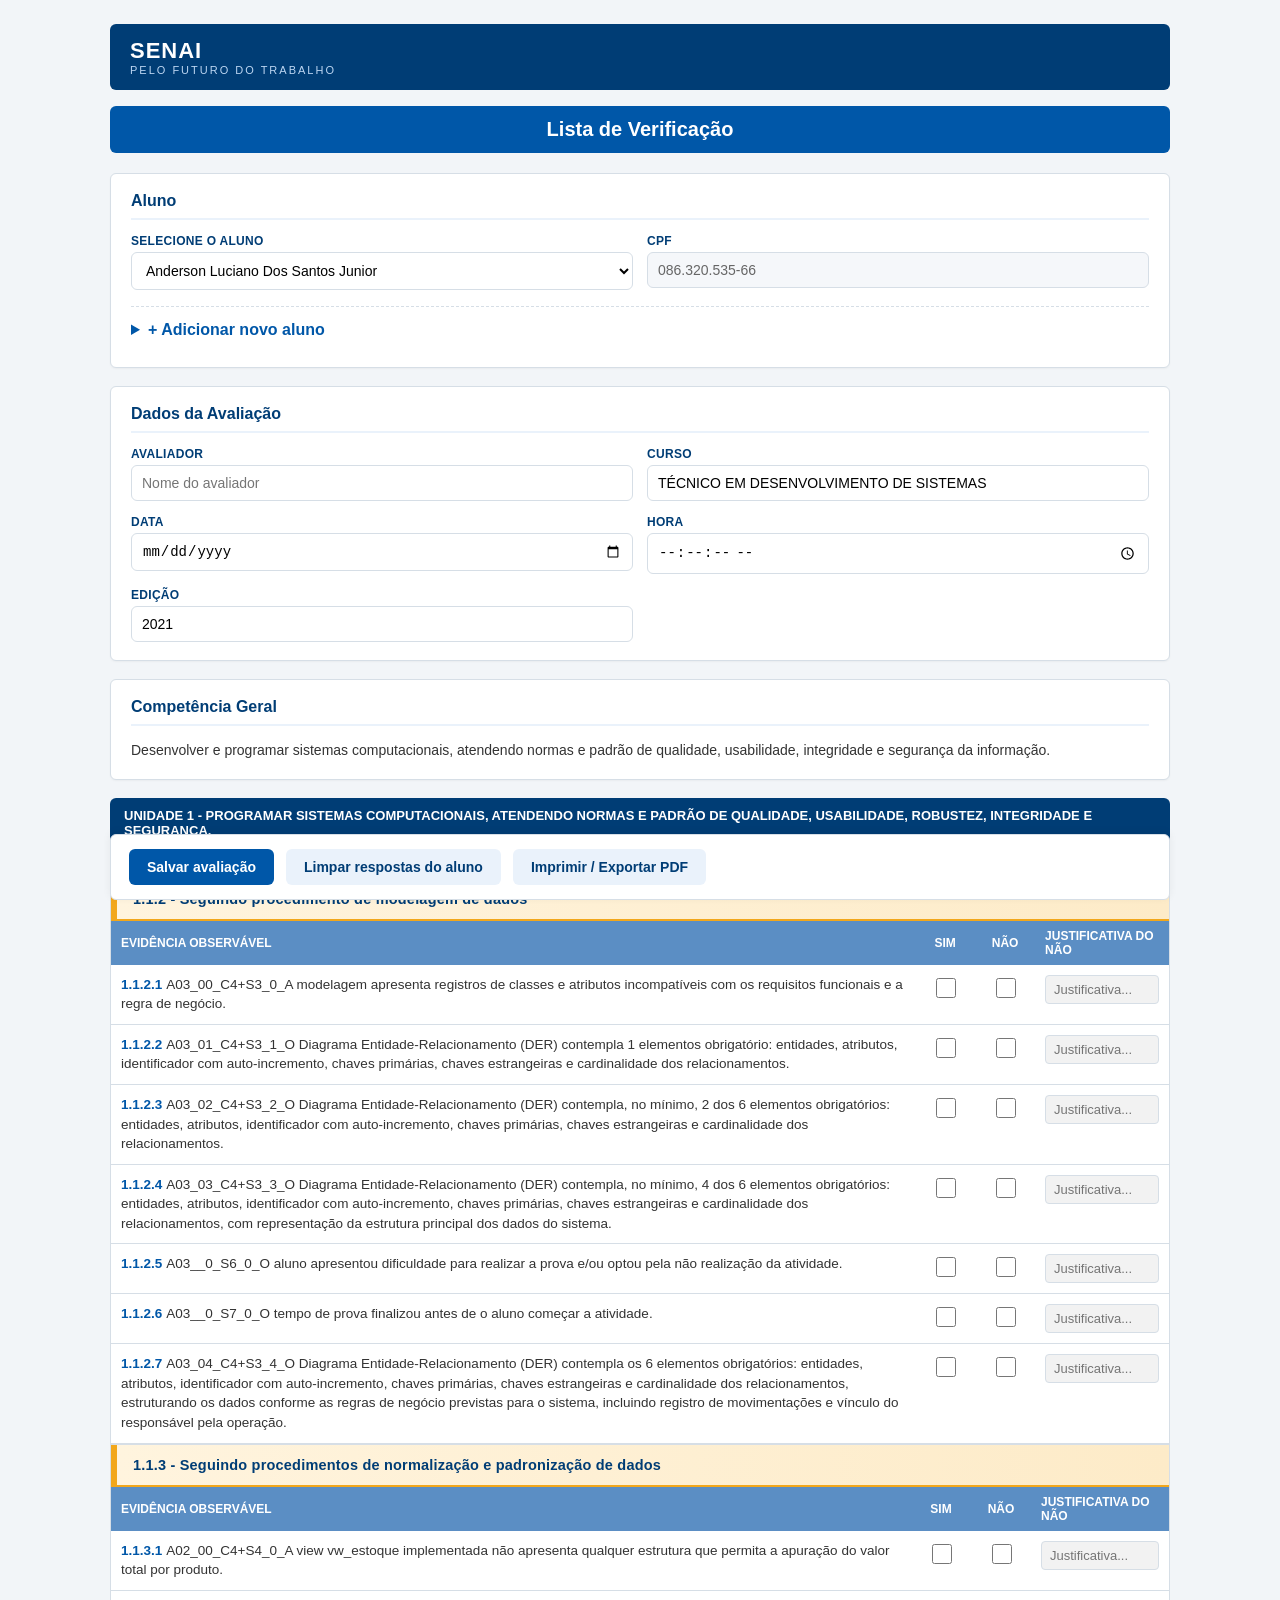
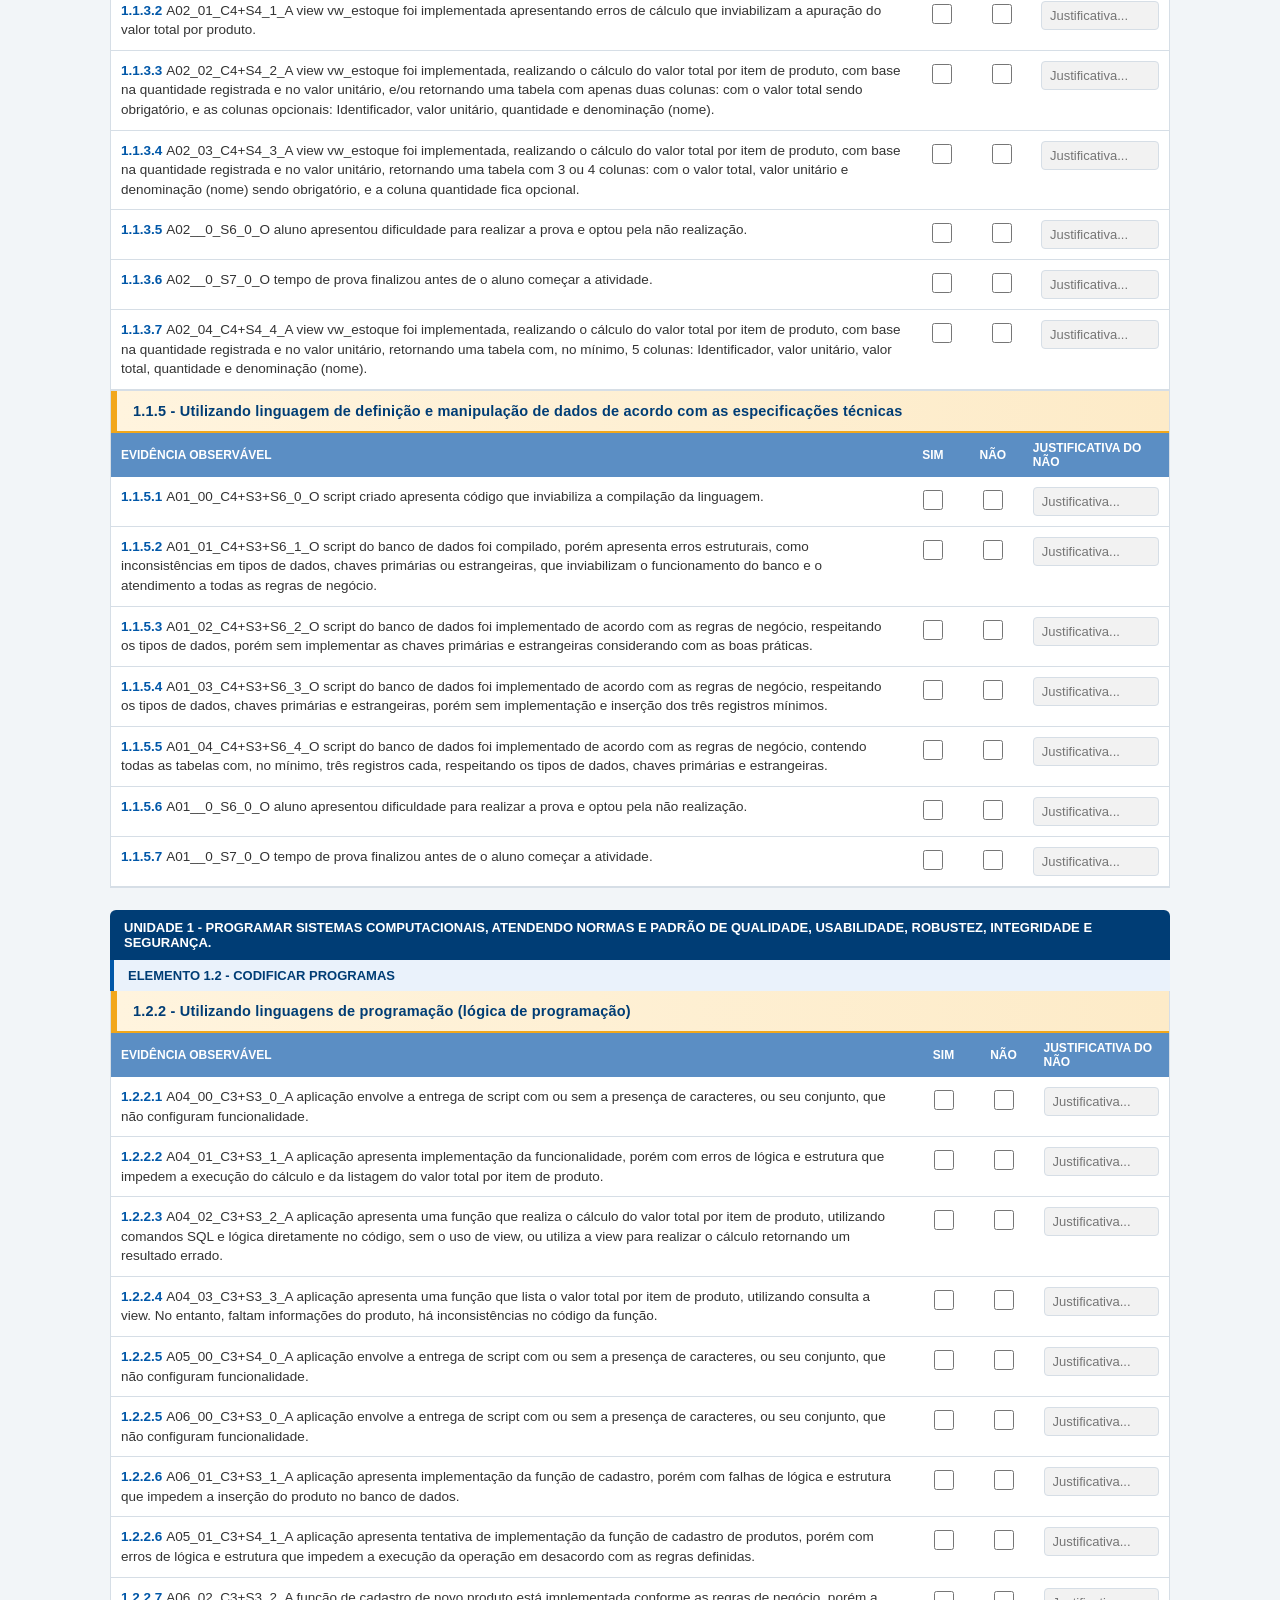
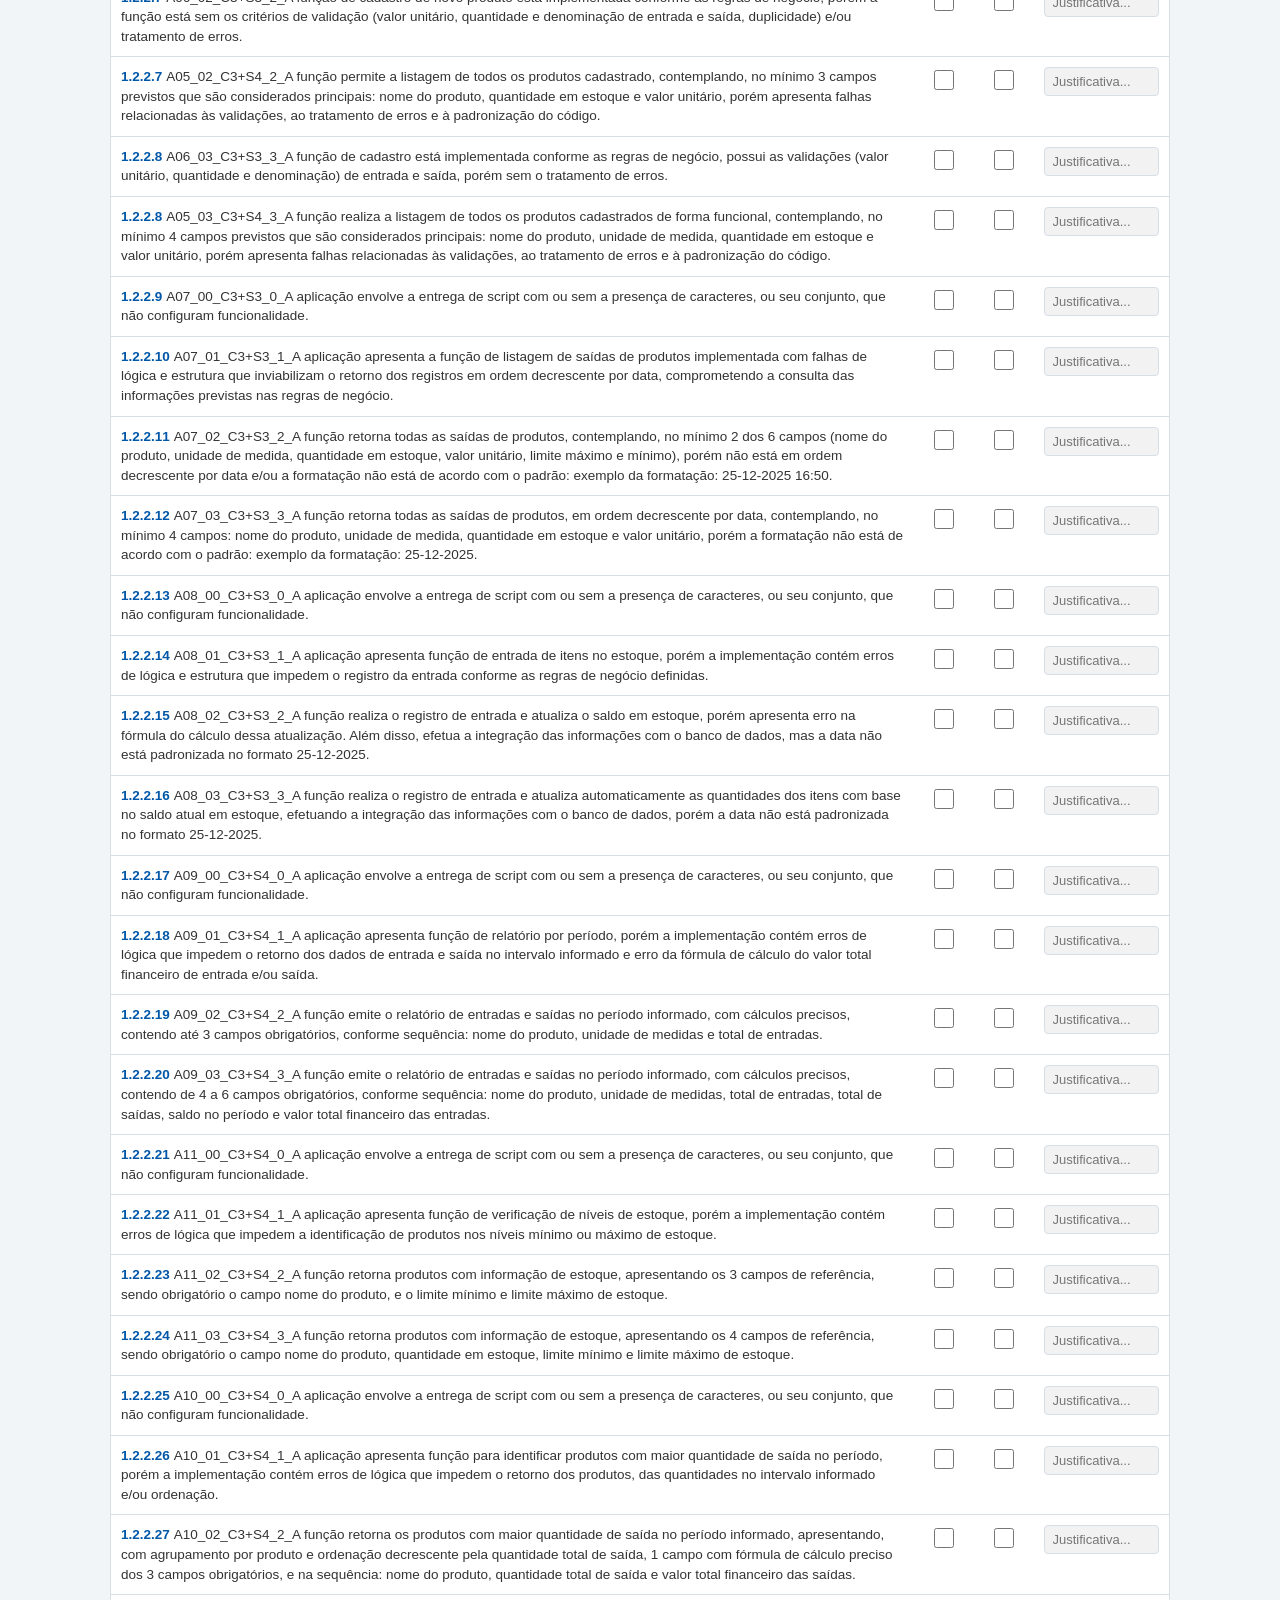
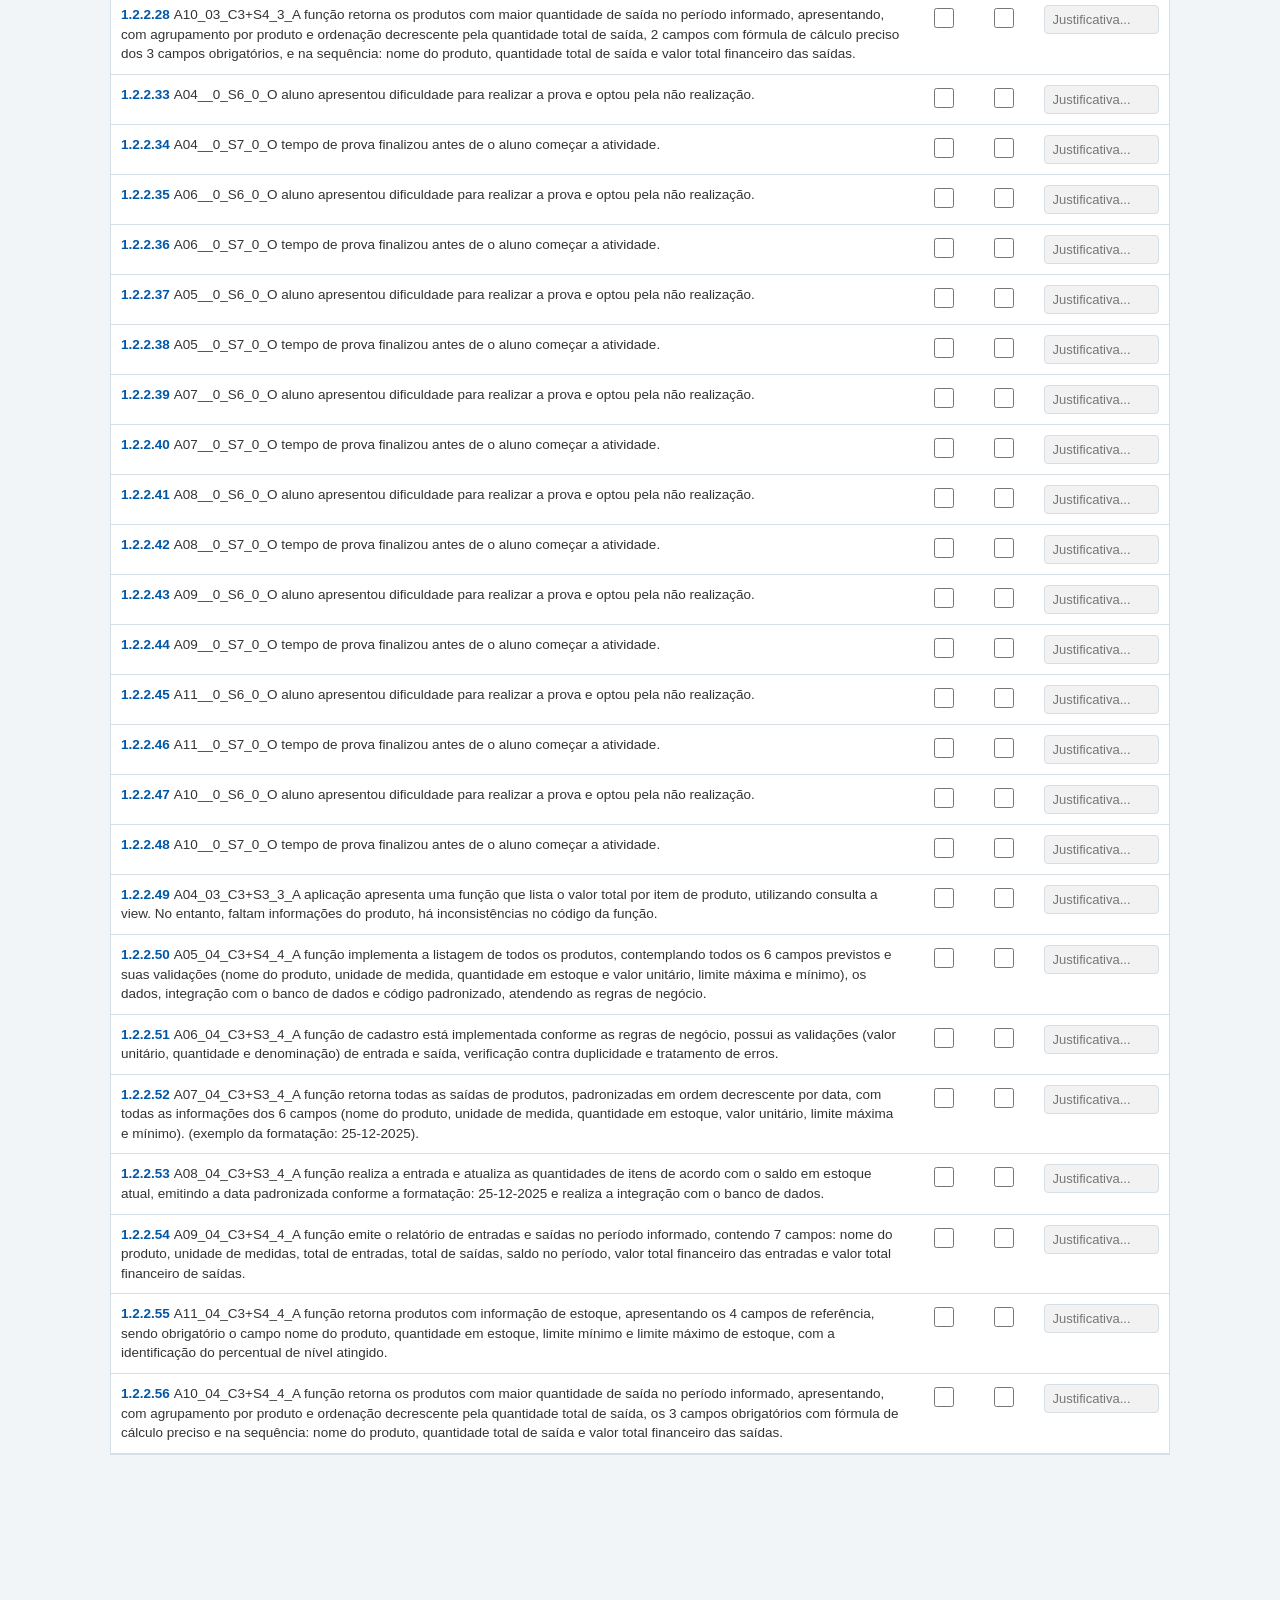
==== formulario-saep/saep01/index.html @ 7190fb9d "Adiciona formularios web SAEP01 e SAEP02 com navegacao em guias Formularios de lista de verificacao " ====
<!DOCTYPE html>
<html lang="pt-BR">
<head>
<meta charset="UTF-8">
<meta name="viewport" content="width=device-width, initial-scale=1.0">
<title>Lista de Verificação - SAEP01</title>
<link rel="stylesheet" href="style.css">
</head>
<body>

<div class="page">

  <header class="topbar">
    <div class="logo">SENAI<span>PELO FUTURO DO TRABALHO</span></div>
  </header>

  <h1 class="titulo-principal">Lista de Verificação</h1>

  <section class="card">
    <h2>Aluno</h2>
    <div class="grid-2">
      <div class="campo">
        <label for="alunoSelect">Selecione o aluno</label>
        <select id="alunoSelect"></select>
      </div>
      <div class="campo">
        <label for="alunoCpf">CPF</label>
        <input type="text" id="alunoCpf" readonly placeholder="Selecione um aluno...">
      </div>
    </div>

    <details class="novo-aluno">
      <summary>+ Adicionar novo aluno</summary>
      <div class="grid-2">
        <div class="campo">
          <label for="novoAlunoNome">Nome do aluno</label>
          <input type="text" id="novoAlunoNome" placeholder="Ex: Maria da Silva">
        </div>
        <div class="campo">
          <label for="novoAlunoCpf">CPF</label>
          <input type="text" id="novoAlunoCpf" placeholder="000.000.000-00">
        </div>
      </div>
      <div class="acoes-inline">
        <button type="button" id="btnAddAluno" class="btn btn-secundario">Adicionar à lista</button>
        <button type="button" id="btnRemoveAluno" class="btn btn-perigo">Remover aluno selecionado</button>
      </div>
    </details>
  </section>

  <section class="card">
    <h2>Dados da Avaliação</h2>
    <div class="grid-2">
      <div class="campo">
        <label for="avaliador">Avaliador</label>
        <input type="text" id="avaliador" placeholder="Nome do avaliador">
      </div>
      <div class="campo">
        <label for="curso">Curso</label>
        <input type="text" id="curso" value="TÉCNICO EM DESENVOLVIMENTO DE SISTEMAS">
      </div>
      <div class="campo">
        <label for="dataAvaliacao">Data</label>
        <input type="date" id="dataAvaliacao">
      </div>
      <div class="campo">
        <label for="horaAvaliacao">Hora</label>
        <input type="time" id="horaAvaliacao" step="1">
      </div>
      <div class="campo">
        <label for="edicao">Edição</label>
        <input type="text" id="edicao" value="2021">
      </div>
    </div>
  </section>

  <section class="card">
    <h2>Competência Geral</h2>
    <p class="competencia-texto">
      Desenvolver e programar sistemas computacionais, atendendo normas e padrão de qualidade,
      usabilidade, integridade e segurança da informação.
    </p>
  </section>

  <div id="checklistContainer"></div>

  <div class="barra-acoes">
    <button type="button" id="btnSalvar" class="btn btn-primario">Salvar avaliação</button>
    <button type="button" id="btnLimpar" class="btn btn-secundario">Limpar respostas do aluno</button>
    <button type="button" id="btnImprimir" class="btn btn-secundario">Imprimir / Exportar PDF</button>
    <span id="statusSalvo" class="status-salvo"></span>
  </div>

</div>

<script src="script.js"></script>
</body>
</html>
---- formulario-saep/saep01/style.css ----
:root {
  --azul-senai: #0057a8;
  --azul-escuro: #003d75;
  --azul-claro: #eaf2fb;
  --azul-tabela: #5b8ec4;
  --acento: #f2a71b;
  --cinza-borda: #d6dee6;
  --cinza-texto: #333;
  --verde-sim: #1e8e3e;
  --vermelho-nao: #c62828;
  --radius: 6px;
}

* { box-sizing: border-box; }

body {
  margin: 0;
  font-family: "Segoe UI", Arial, Helvetica, sans-serif;
  background: #f2f5f8;
  color: var(--cinza-texto);
}

.page {
  max-width: 1100px;
  margin: 0 auto;
  padding: 24px 20px 60px;
}

.topbar {
  background: var(--azul-escuro);
  color: #fff;
  padding: 14px 20px;
  border-radius: var(--radius);
  margin-bottom: 16px;
}

.logo {
  font-size: 22px;
  font-weight: 700;
  letter-spacing: 1px;
}

.logo span {
  display: block;
  font-size: 11px;
  font-weight: 400;
  letter-spacing: 2px;
  color: #bcd6f2;
}

.titulo-principal {
  text-align: center;
  background: var(--azul-senai);
  color: #fff;
  padding: 12px;
  border-radius: var(--radius);
  margin: 0 0 20px;
  font-size: 20px;
}

.card {
  background: #fff;
  border: 1px solid var(--cinza-borda);
  border-radius: var(--radius);
  padding: 18px 20px;
  margin-bottom: 18px;
  box-shadow: 0 1px 2px rgba(0,0,0,0.04);
}

.card h2 {
  margin: 0 0 14px;
  font-size: 16px;
  color: var(--azul-escuro);
  border-bottom: 2px solid var(--azul-claro);
  padding-bottom: 8px;
}

.grid-2 {
  display: grid;
  grid-template-columns: repeat(2, 1fr);
  gap: 14px;
}

.campo {
  display: flex;
  flex-direction: column;
  gap: 4px;
}

.campo label {
  font-size: 12px;
  font-weight: 600;
  color: var(--azul-escuro);
  text-transform: uppercase;
  letter-spacing: 0.3px;
}

.campo input,
.campo select {
  padding: 9px 10px;
  border: 1px solid var(--cinza-borda);
  border-radius: var(--radius);
  font-size: 14px;
  background: #fff;
}

.campo input:read-only {
  background: #f5f7fa;
  color: #666;
}

.novo-aluno {
  margin-top: 16px;
  border-top: 1px dashed var(--cinza-borda);
  padding-top: 14px;
}

.novo-aluno summary {
  cursor: pointer;
  font-weight: 600;
  color: var(--azul-senai);
  margin-bottom: 10px;
}

.acoes-inline {
  display: flex;
  gap: 10px;
  margin-top: 10px;
  flex-wrap: wrap;
}

.competencia-texto {
  margin: 0;
  line-height: 1.5;
  font-size: 14px;
}

.unidade-bloco {
  margin-bottom: 22px;
}

.unidade-titulo {
  background: var(--azul-escuro);
  color: #fff;
  padding: 10px 14px;
  border-radius: var(--radius) var(--radius) 0 0;
  font-size: 13px;
  font-weight: 700;
}

.elemento-titulo {
  background: var(--azul-claro);
  color: var(--azul-escuro);
  padding: 8px 14px;
  font-size: 13px;
  font-weight: 700;
  border-left: 4px solid var(--azul-senai);
}

.grupo {
  border: 1px solid var(--cinza-borda);
  border-top: none;
  background: #fff;
}

.grupo-header {
  background: linear-gradient(90deg, #fff4de 0%, #fdebc8 100%);
  padding: 12px 16px;
  font-weight: 800;
  font-size: 14.5px;
  letter-spacing: 0.2px;
  color: var(--azul-escuro);
  border-bottom: 2px solid var(--acento);
  border-left: 6px solid var(--acento);
}

table.itens {
  width: 100%;
  border-collapse: collapse;
}

table.itens thead th {
  background: var(--azul-tabela);
  color: #fff;
  font-size: 12px;
  text-transform: uppercase;
  padding: 8px 10px;
  text-align: left;
}

table.itens th.col-escala,
table.itens td.col-escala {
  text-align: center;
  width: 60px;
}

table.itens td {
  padding: 10px;
  border-bottom: 1px solid var(--cinza-borda);
  font-size: 13.5px;
  vertical-align: top;
}

table.itens td.col-evidencia {
  line-height: 1.45;
}

.codigo-item {
  font-weight: 700;
  color: var(--azul-senai);
  margin-right: 4px;
}

.checkbox-wrap {
  display: flex;
  align-items: center;
  justify-content: center;
}

.checkbox-wrap input[type="checkbox"] {
  width: 20px;
  height: 20px;
  cursor: pointer;
  accent-color: var(--azul-senai);
}

td.col-escala.marcado-sim {
  background: #e9f7ee;
}

td.col-escala.marcado-nao {
  background: #fdecea;
}

.justificativa-input {
  width: 100%;
  border: 1px solid var(--cinza-borda);
  border-radius: 4px;
  padding: 6px 8px;
  font-size: 13px;
  font-family: inherit;
}

.justificativa-input:disabled {
  background: #f2f2f2;
  color: #999;
}

.barra-acoes {
  position: sticky;
  bottom: 0;
  background: #fff;
  border: 1px solid var(--cinza-borda);
  border-radius: var(--radius);
  padding: 14px 18px;
  display: flex;
  gap: 12px;
  align-items: center;
  box-shadow: 0 -2px 8px rgba(0,0,0,0.06);
}

.btn {
  padding: 10px 18px;
  border-radius: var(--radius);
  border: none;
  font-size: 14px;
  font-weight: 600;
  cursor: pointer;
  transition: opacity 0.15s;
}

.btn:hover { opacity: 0.88; }

.btn-primario {
  background: var(--azul-senai);
  color: #fff;
}

.btn-secundario {
  background: var(--azul-claro);
  color: var(--azul-escuro);
}

.btn-perigo {
  background: #fdecea;
  color: var(--vermelho-nao);
}

.status-salvo {
  margin-left: auto;
  font-size: 13px;
  color: var(--verde-sim);
  font-weight: 600;
}

@media (max-width: 700px) {
  .grid-2 { grid-template-columns: 1fr; }
  .barra-acoes { flex-wrap: wrap; }
  .status-salvo { margin-left: 0; width: 100%; }
}

@media print {
  body { background: #fff; }
  .barra-acoes, .novo-aluno { display: none !important; }
  .card, .grupo { box-shadow: none; }
  .page { max-width: 100%; padding: 0; }
  .unidade-bloco { page-break-inside: avoid; }
}
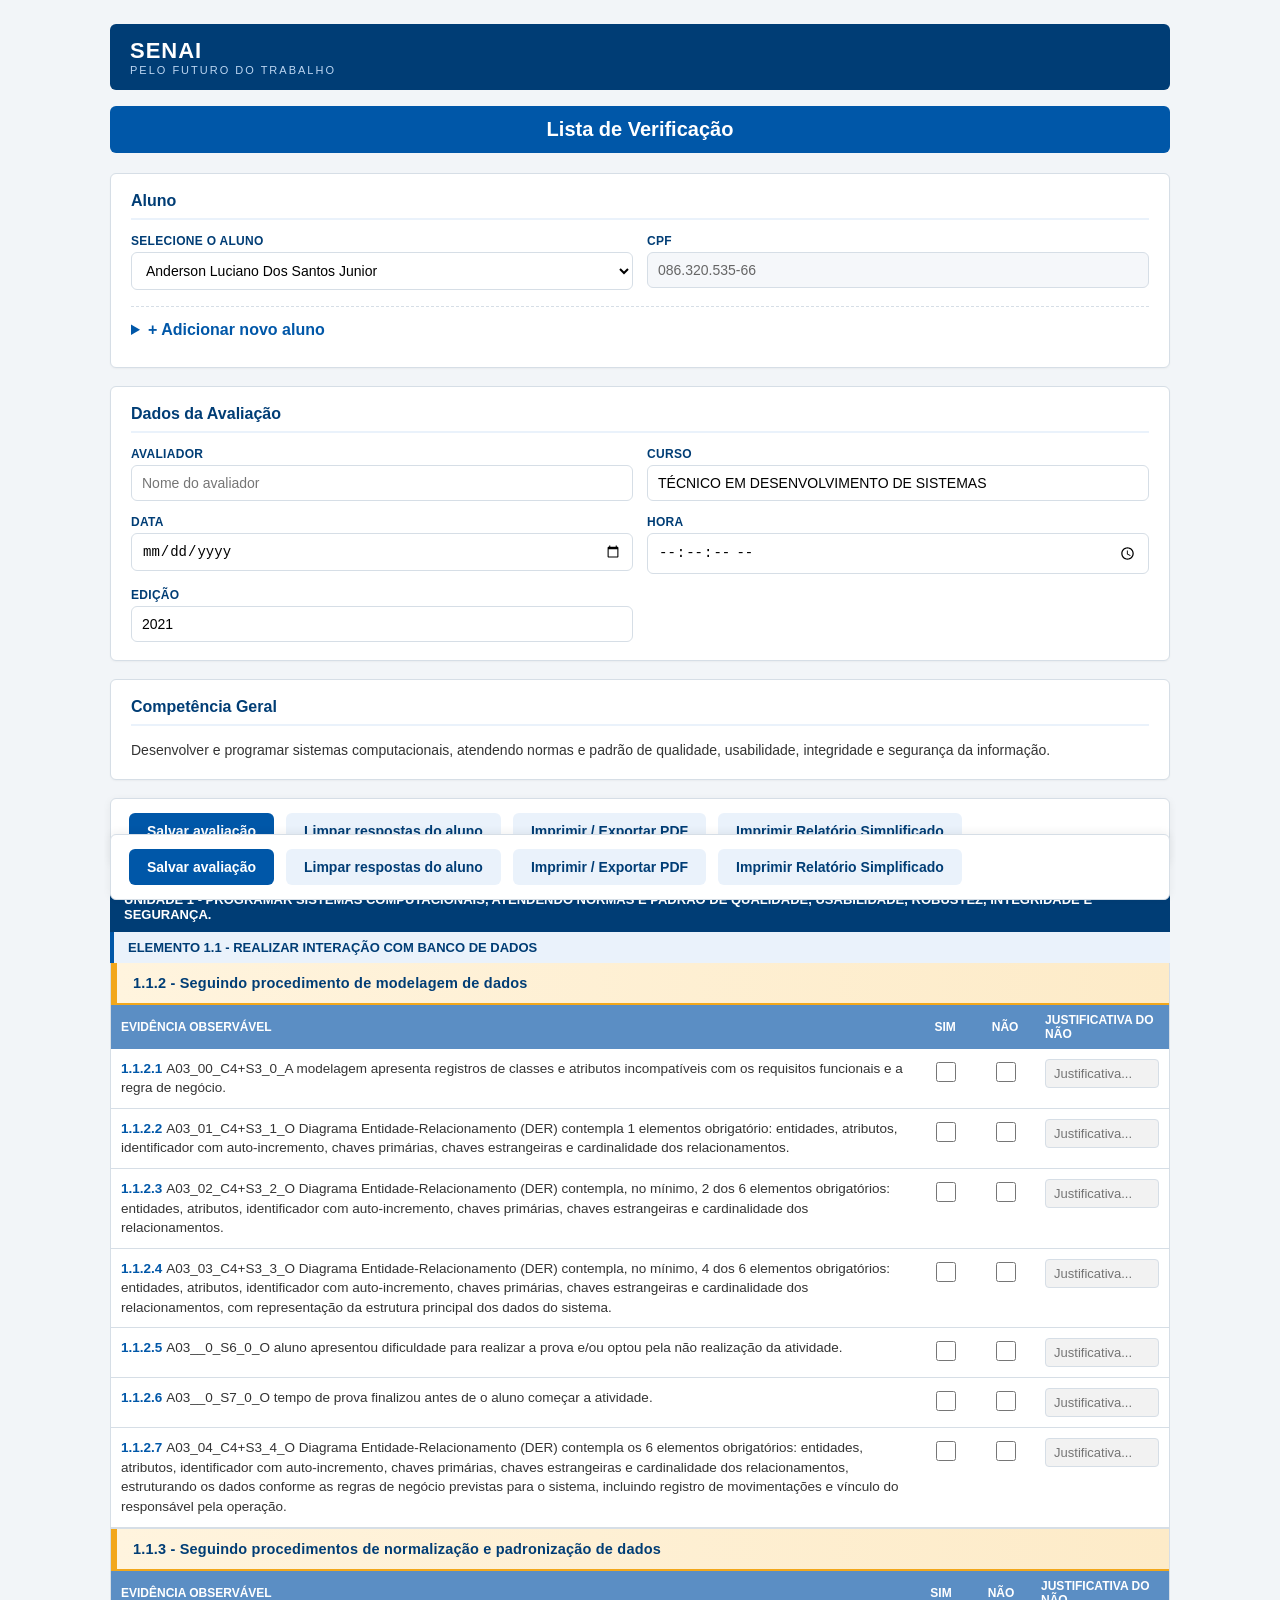
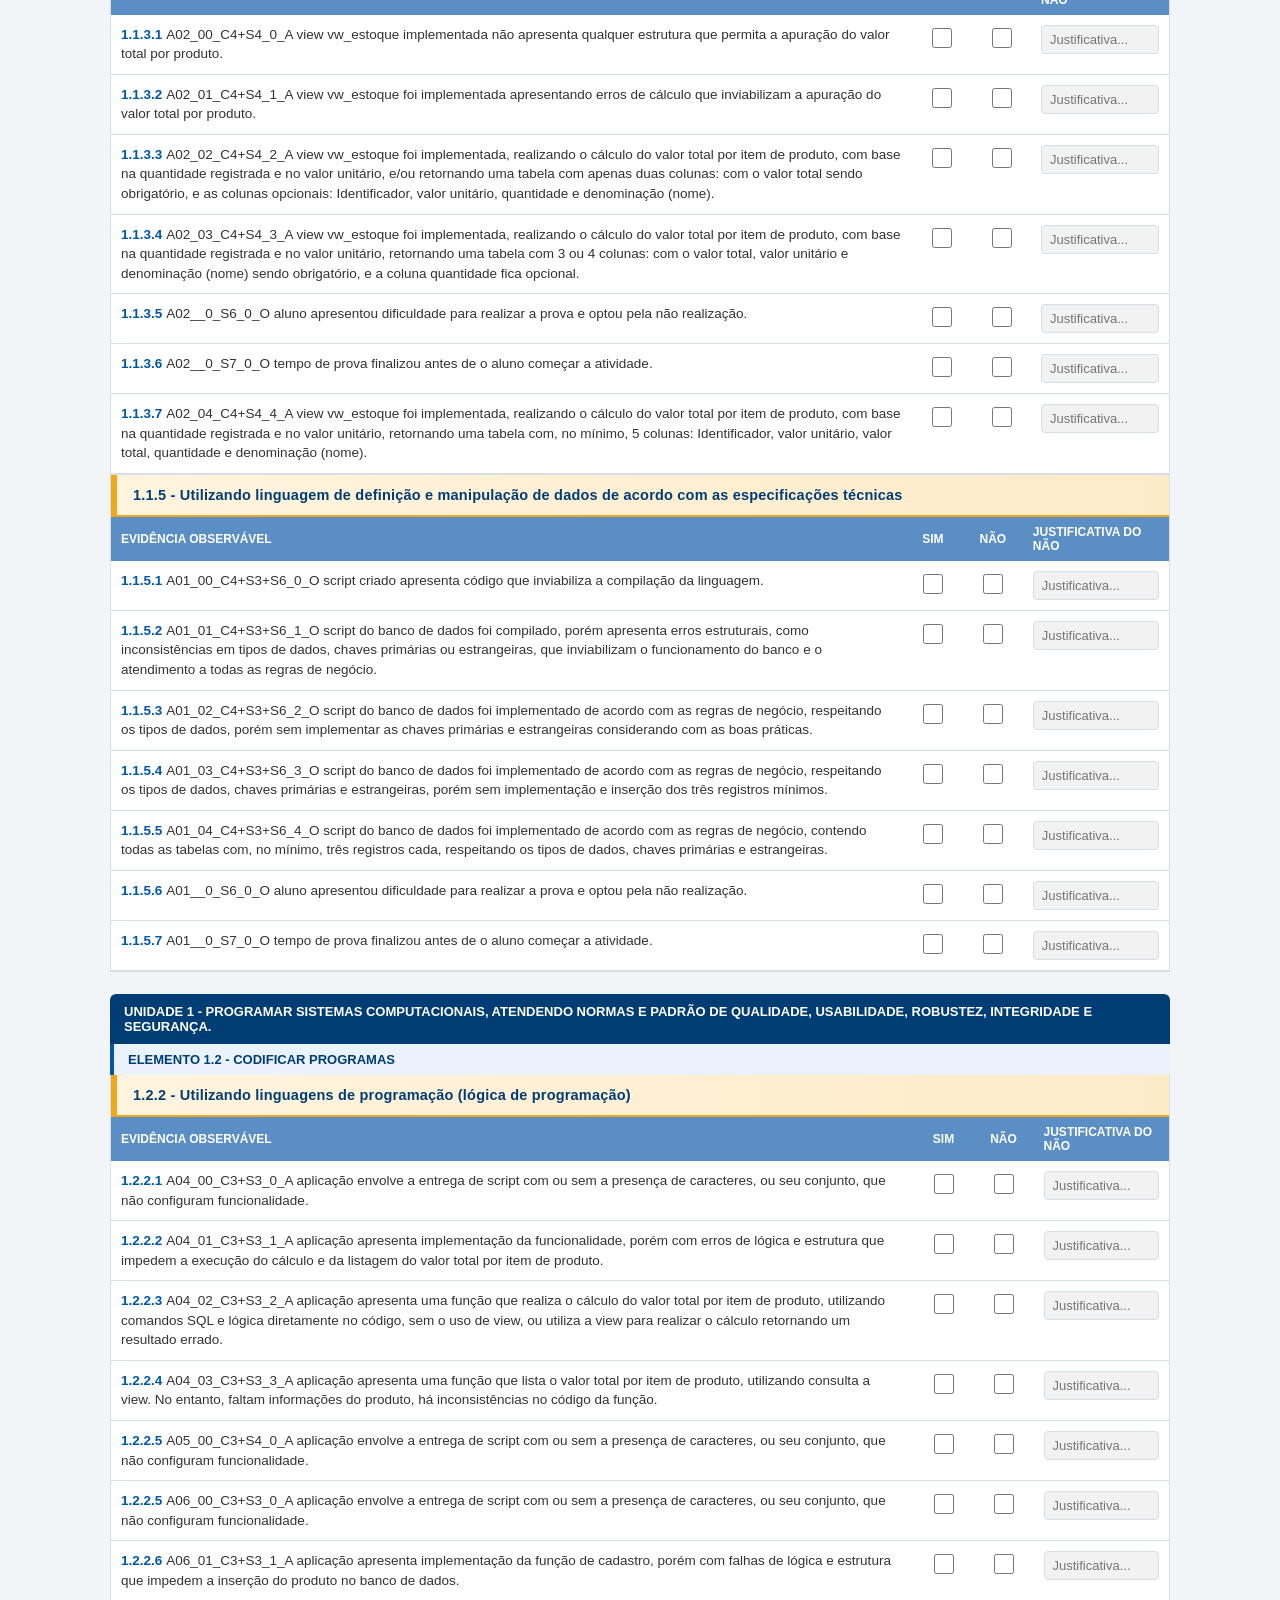
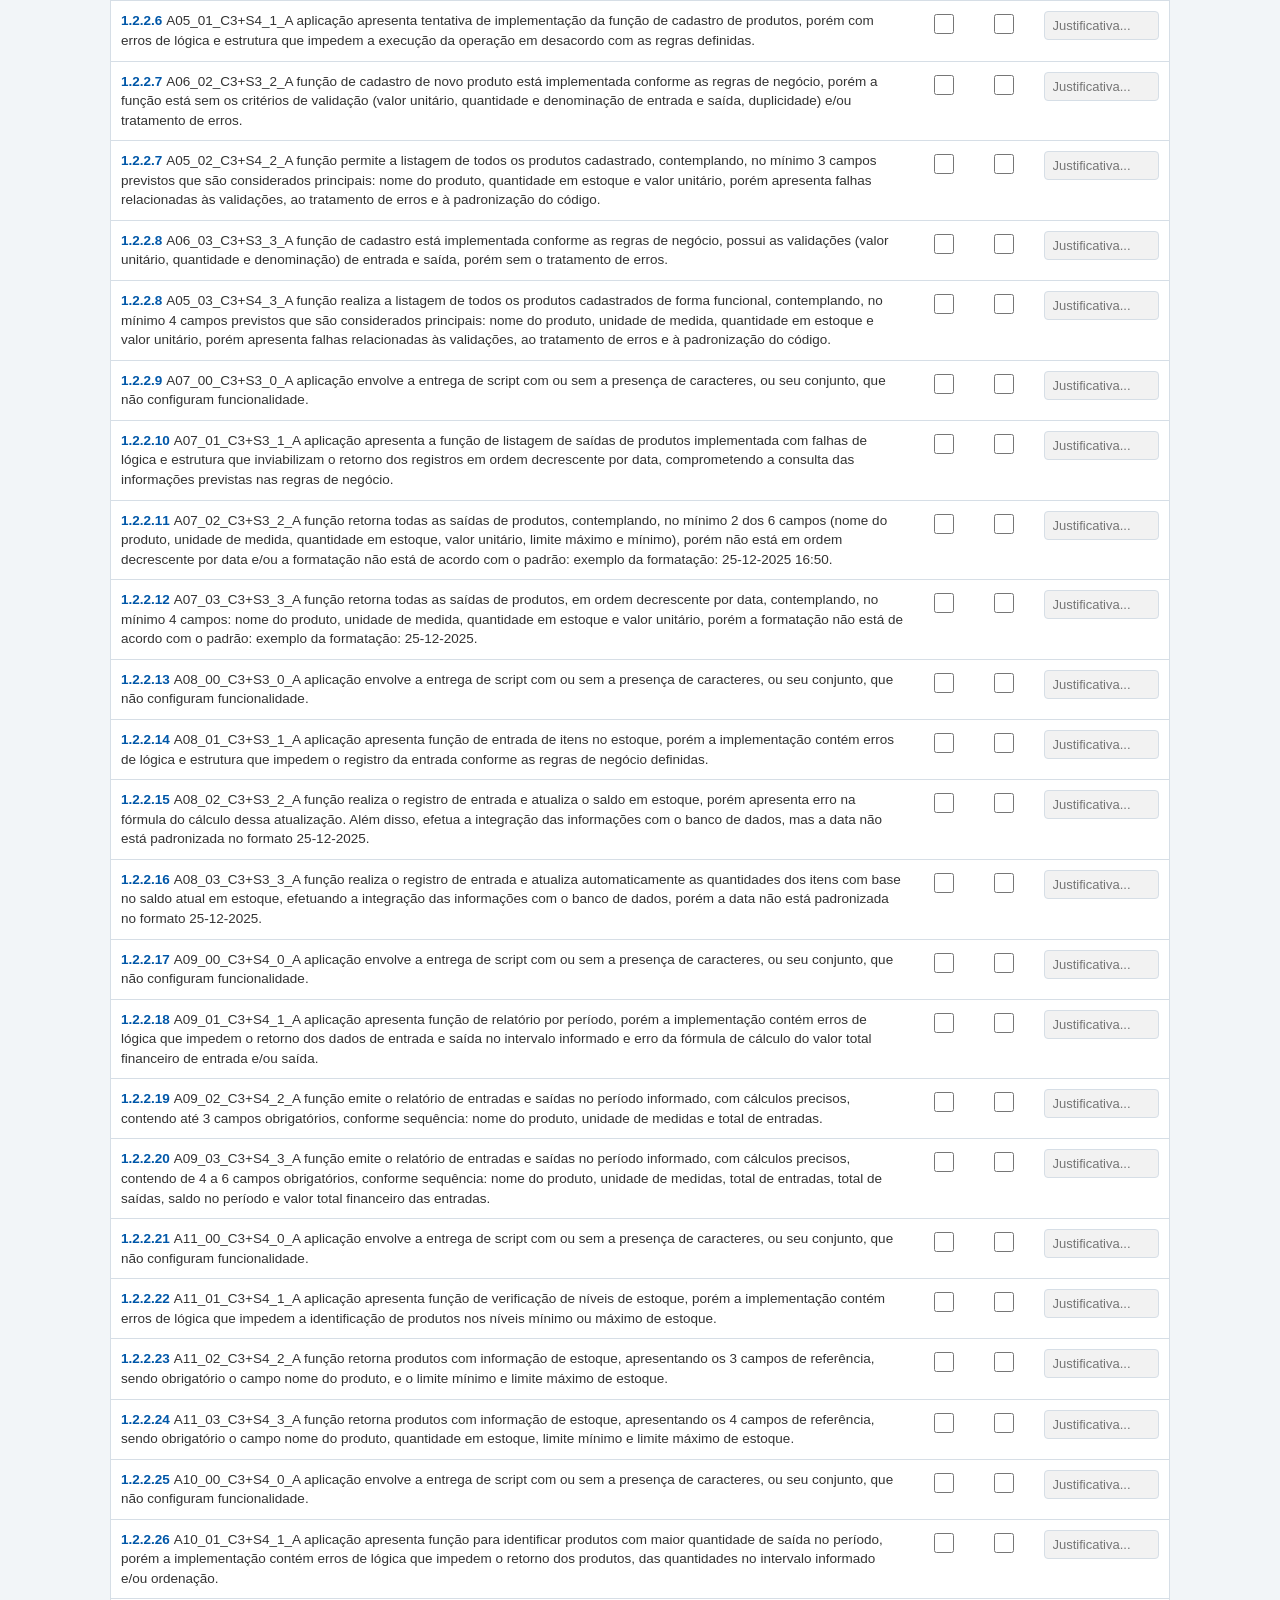
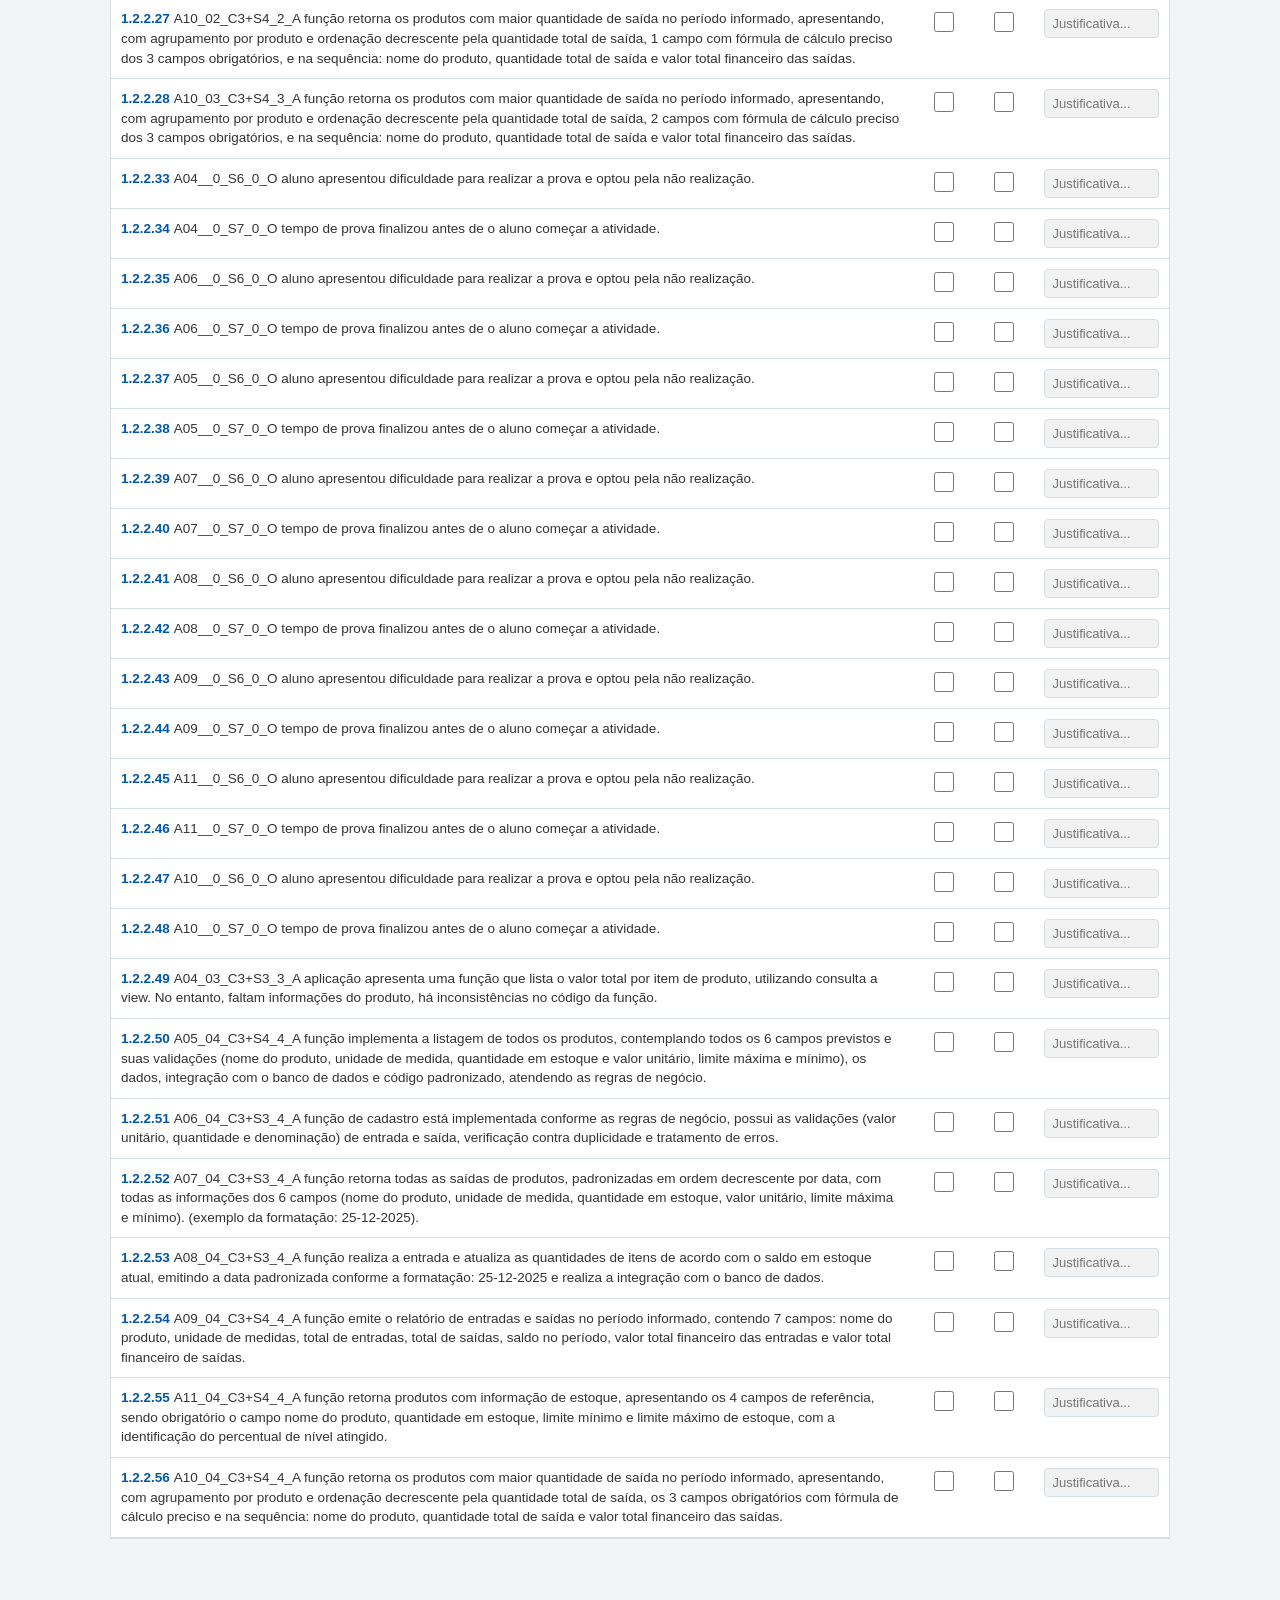
==== commit 0a49903c: "Adiciona avaliações completas dos 29 alunos e melhora formulários SAEP - avaliacoes_saep.json: banco" ====
--- a/formulario-saep/saep01/index.html
+++ b/formulario-saep/saep01/index.html
@@ -82,12 +82,21 @@
     </p>
   </section>
 
+  <div class="barra-acoes barra-acoes-topo">
+    <button type="button" id="btnSalvarTopo" class="btn btn-primario">Salvar avaliação</button>
+    <button type="button" id="btnLimparTopo" class="btn btn-secundario">Limpar respostas do aluno</button>
+    <button type="button" id="btnImprimirTopo" class="btn btn-secundario">Imprimir / Exportar PDF</button>
+    <button type="button" id="btnImprimirSimplesTopo" class="btn btn-secundario">Imprimir Relatório Simplificado</button>
+    <span id="statusSalvoTopo" class="status-salvo"></span>
+  </div>
+
   <div id="checklistContainer"></div>
 
   <div class="barra-acoes">
     <button type="button" id="btnSalvar" class="btn btn-primario">Salvar avaliação</button>
     <button type="button" id="btnLimpar" class="btn btn-secundario">Limpar respostas do aluno</button>
     <button type="button" id="btnImprimir" class="btn btn-secundario">Imprimir / Exportar PDF</button>
+    <button type="button" id="btnImprimirSimples" class="btn btn-secundario">Imprimir Relatório Simplificado</button>
     <span id="statusSalvo" class="status-salvo"></span>
   </div>
 
--- a/formulario-saep/saep01/style.css
+++ b/formulario-saep/saep01/style.css
@@ -293,6 +293,12 @@
   font-weight: 600;
 }
 
+.barra-acoes-topo {
+  position: static;
+  box-shadow: 0 2px 8px rgba(0,0,0,0.06);
+  margin-bottom: 18px;
+}
+
 @media (max-width: 700px) {
   .grid-2 { grid-template-columns: 1fr; }
   .barra-acoes { flex-wrap: wrap; }
